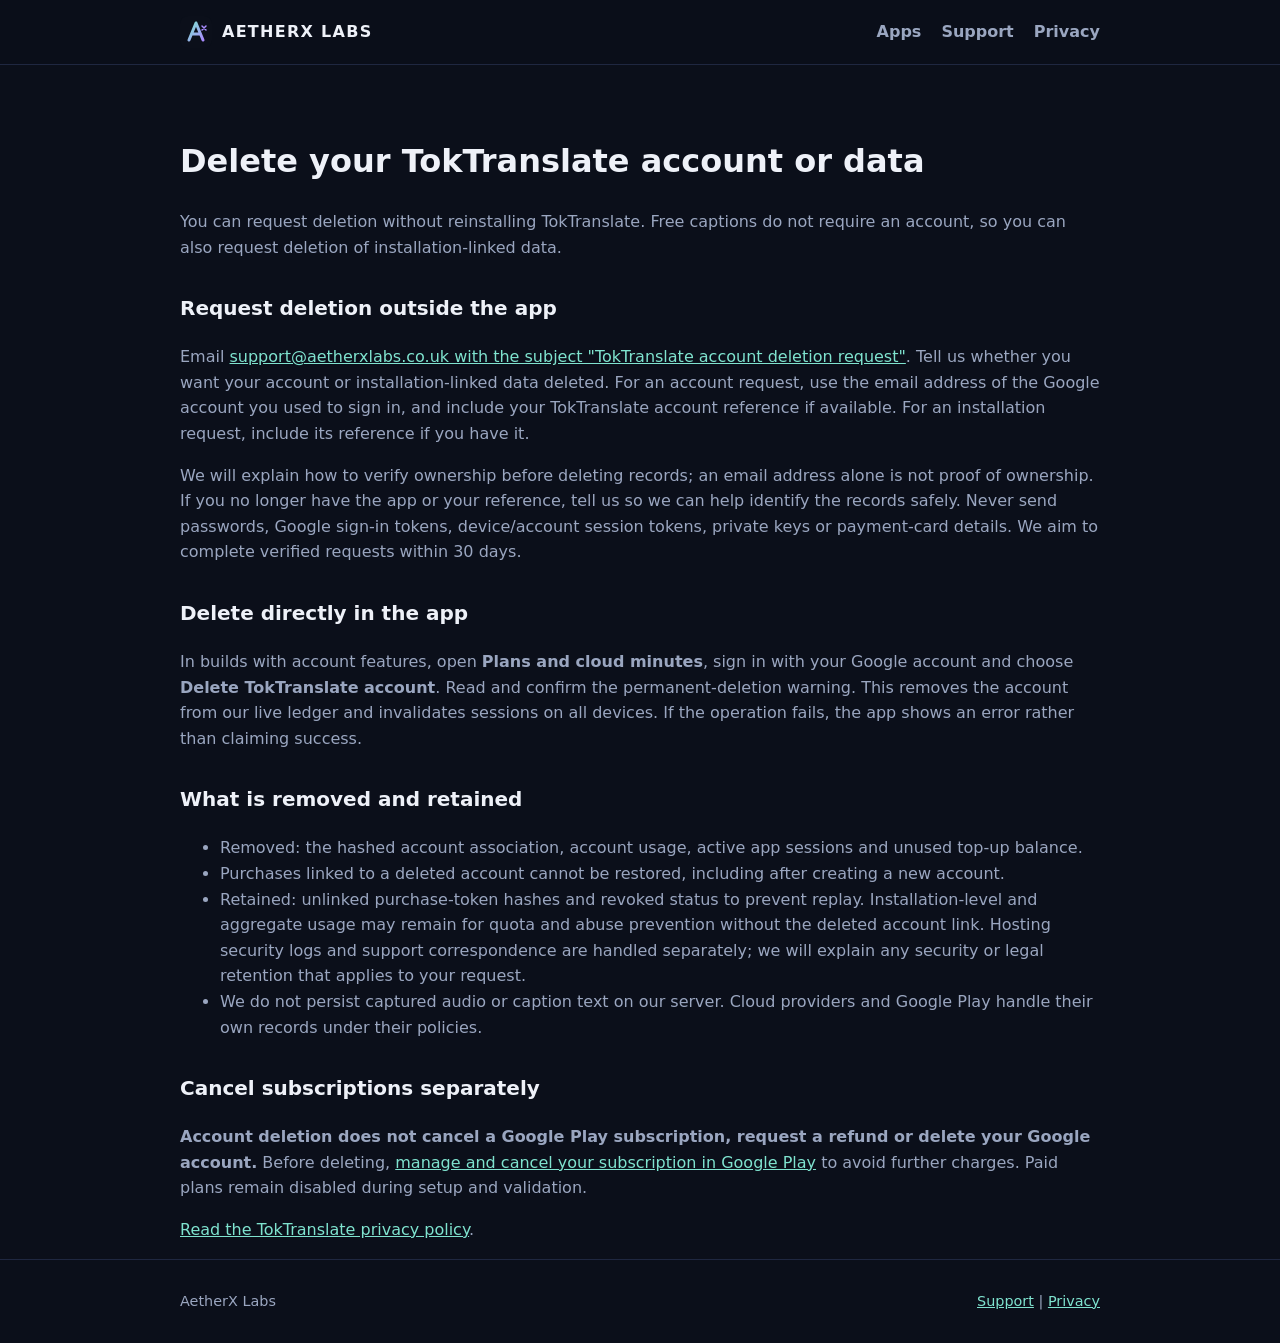
==== delete-account.html @ 0e6b6f3b "Document TokTranslate account privacy and deletion requests Co-authored-by: Copilot <223556219+Copil" ====
<!doctype html>
<html lang="en">
<head>
  <meta charset="utf-8">
  <meta name="viewport" content="width=device-width, initial-scale=1">
  <title>Delete your TokTranslate account - AetherX Labs</title>
  <link rel="icon" href="assets/logo.svg" type="image/svg+xml">
  <link rel="stylesheet" href="style.css">
</head>
<body>
  <header class="site">
    <div class="wrap">
      <a class="brand" href="index.html"><img src="assets/logo.svg" alt="">AETHERX LABS</a>
      <nav><a href="index.html#apps">Apps</a><a href="support.html">Support</a><a href="privacy.html">Privacy</a></nav>
    </div>
  </header>
  <main class="wrap legal" style="padding-top:50px">
    <h1>Delete your TokTranslate account or data</h1>
    <p>You can request deletion without reinstalling TokTranslate. Free captions do not require an account, so you can also request deletion of installation-linked data.</p>
    <h2>Request deletion outside the app</h2>
    <p>Email <a href="mailto:support@aetherxlabs.co.uk?subject=TokTranslate%20account%20deletion%20request">support@aetherxlabs.co.uk with the subject "TokTranslate account deletion request"</a>. Tell us whether you want your account or installation-linked data deleted. For an account request, use the email address of the Google account you used to sign in, and include your TokTranslate account reference if available. For an installation request, include its reference if you have it.</p>
    <p>We will explain how to verify ownership before deleting records; an email address alone is not proof of ownership. If you no longer have the app or your reference, tell us so we can help identify the records safely. Never send passwords, Google sign-in tokens, device/account session tokens, private keys or payment-card details. We aim to complete verified requests within 30 days.</p>
    <h2>Delete directly in the app</h2>
    <p>In builds with account features, open <b>Plans and cloud minutes</b>, sign in with your Google account and choose <b>Delete TokTranslate account</b>. Read and confirm the permanent-deletion warning. This removes the account from our live ledger and invalidates sessions on all devices. If the operation fails, the app shows an error rather than claiming success.</p>
    <h2>What is removed and retained</h2>
    <ul>
      <li>Removed: the hashed account association, account usage, active app sessions and unused top-up balance.</li>
      <li>Purchases linked to a deleted account cannot be restored, including after creating a new account.</li>
      <li>Retained: unlinked purchase-token hashes and revoked status to prevent replay. Installation-level and aggregate usage may remain for quota and abuse prevention without the deleted account link. Hosting security logs and support correspondence are handled separately; we will explain any security or legal retention that applies to your request.</li>
      <li>We do not persist captured audio or caption text on our server. Cloud providers and Google Play handle their own records under their policies.</li>
    </ul>
    <h2>Cancel subscriptions separately</h2>
    <p><b>Account deletion does not cancel a Google Play subscription, request a refund or delete your Google account.</b> Before deleting, <a href="https://play.google.com/store/account/subscriptions?package=com.toktranslate.app">manage and cancel your subscription in Google Play</a> to avoid further charges. Paid plans remain disabled during setup and validation.</p>
    <p><a href="privacy.html">Read the TokTranslate privacy policy</a>.</p>
  </main>
  <footer><div class="wrap"><span>AetherX Labs</span><span><a href="support.html">Support</a> | <a href="privacy.html">Privacy</a></span></div></footer>
</body>
</html>
---- style.css ----
:root {
  --bg: #0b0f1a;
  --card: #141a2b;
  --text: #eef1f8;
  --muted: #9aa6c0;
  --teal: #7fe3cf;
  --violet: #a98bff;
}
* { box-sizing: border-box; }
html { scroll-behavior: smooth; }
body {
  margin: 0;
  font-family: system-ui, -apple-system, "Segoe UI", Roboto, sans-serif;
  background: var(--bg);
  color: var(--text);
  line-height: 1.6;
}
a { color: var(--teal); }
.wrap { max-width: 960px; margin: 0 auto; padding: 0 20px; }
header.site {
  position: sticky; top: 0; z-index: 10;
  background: rgba(11, 15, 26, 0.9); backdrop-filter: blur(8px);
  border-bottom: 1px solid #1f2740;
}
header.site .wrap { display: flex; align-items: center; justify-content: space-between; height: 64px; }
.brand { display: flex; align-items: center; gap: 10px; font-weight: 800; letter-spacing: 0.08em; color: var(--text); text-decoration: none; }
.brand img { width: 32px; height: 32px; }
nav a { margin-left: 20px; color: var(--muted); text-decoration: none; font-weight: 600; }
nav a:hover { color: var(--teal); }
.hero { padding: 90px 0 60px; }
.hero h1 { font-size: clamp(2.2rem, 6vw, 3.6rem); line-height: 1.1; margin: 0 0 16px; }
.hero h1 span { background: linear-gradient(90deg, var(--teal), var(--violet)); -webkit-background-clip: text; background-clip: text; color: transparent; }
.hero p { color: var(--muted); font-size: 1.15rem; max-width: 620px; }
.btn {
  display: inline-block; padding: 12px 22px; border-radius: 999px; font-weight: 700; text-decoration: none;
  background: var(--teal); color: #07231d; margin: 8px 10px 0 0;
}
.btn.ghost { background: transparent; color: var(--teal); border: 1.5px solid var(--teal); }
section { padding: 50px 0; }
h2 { font-size: 1.7rem; margin: 0 0 20px; }
.grid { display: grid; gap: 18px; grid-template-columns: repeat(auto-fit, minmax(260px, 1fr)); }
.card { background: var(--card); border-radius: 18px; padding: 24px; border: 1px solid #1f2740; }
.card h3 { margin-top: 0; color: var(--teal); }
.tag { display: inline-block; font-size: 0.75rem; font-weight: 700; padding: 3px 10px; border-radius: 999px; background: #22294a; color: var(--violet); margin-bottom: 10px; }
details { background: var(--card); border-radius: 14px; padding: 14px 18px; margin-bottom: 10px; border: 1px solid #1f2740; }
summary { cursor: pointer; font-weight: 700; }
details p { color: var(--muted); margin-bottom: 0; }
footer { border-top: 1px solid #1f2740; padding: 30px 0; color: var(--muted); font-size: 0.9rem; }
footer .wrap { display: flex; flex-wrap: wrap; gap: 12px; justify-content: space-between; }
.ad-slot { display: none; margin: 30px auto; min-height: 90px; text-align: center; }
.ad-slot.on { display: block; }
.ad-label { display: block; font-size: 0.7rem; color: var(--muted); margin-bottom: 4px; }
.legal h2 { margin-top: 32px; font-size: 1.25rem; }
.legal p, .legal li { color: var(--muted); }
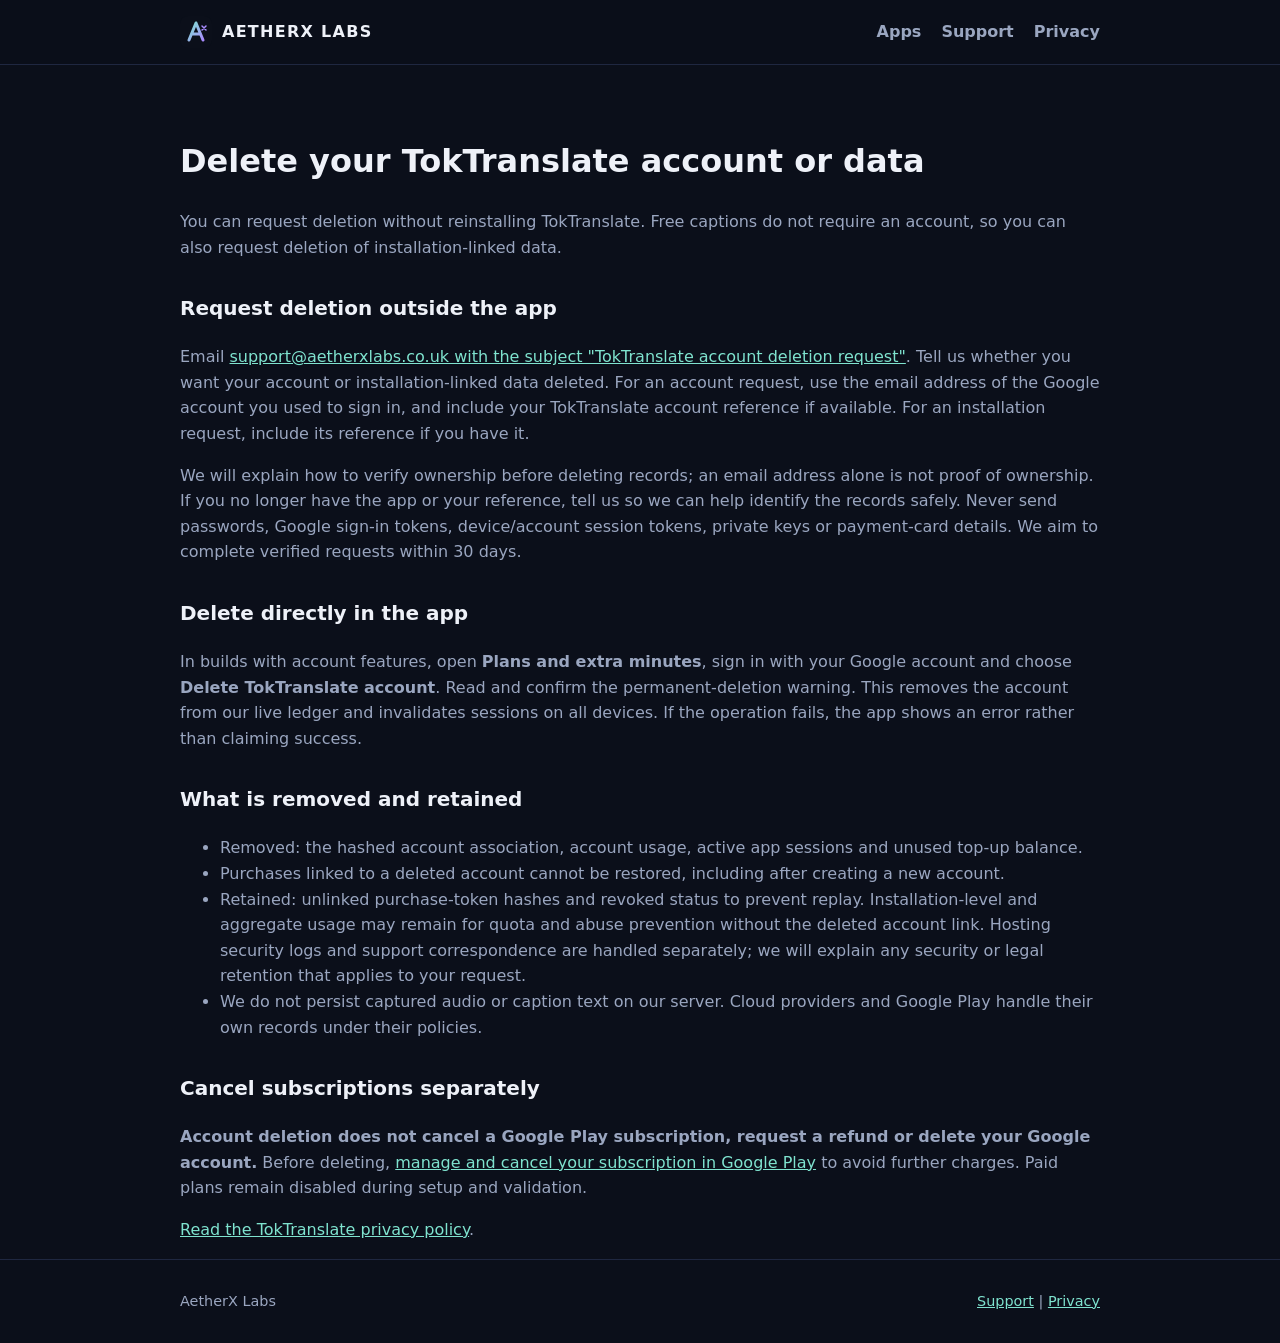
==== commit 620e9e49: "Match account deletion instructions to app labels Co-authored-by: Copilot <223556219+Copilot@users.n" ====
--- a/delete-account.html
+++ b/delete-account.html
@@ -21,7 +21,7 @@
     <p>Email <a href="mailto:support@aetherxlabs.co.uk?subject=TokTranslate%20account%20deletion%20request">support@aetherxlabs.co.uk with the subject "TokTranslate account deletion request"</a>. Tell us whether you want your account or installation-linked data deleted. For an account request, use the email address of the Google account you used to sign in, and include your TokTranslate account reference if available. For an installation request, include its reference if you have it.</p>
     <p>We will explain how to verify ownership before deleting records; an email address alone is not proof of ownership. If you no longer have the app or your reference, tell us so we can help identify the records safely. Never send passwords, Google sign-in tokens, device/account session tokens, private keys or payment-card details. We aim to complete verified requests within 30 days.</p>
     <h2>Delete directly in the app</h2>
-    <p>In builds with account features, open <b>Plans and cloud minutes</b>, sign in with your Google account and choose <b>Delete TokTranslate account</b>. Read and confirm the permanent-deletion warning. This removes the account from our live ledger and invalidates sessions on all devices. If the operation fails, the app shows an error rather than claiming success.</p>
+    <p>In builds with account features, open <b>Plans and extra minutes</b>, sign in with your Google account and choose <b>Delete TokTranslate account</b>. Read and confirm the permanent-deletion warning. This removes the account from our live ledger and invalidates sessions on all devices. If the operation fails, the app shows an error rather than claiming success.</p>
     <h2>What is removed and retained</h2>
     <ul>
       <li>Removed: the hashed account association, account usage, active app sessions and unused top-up balance.</li>
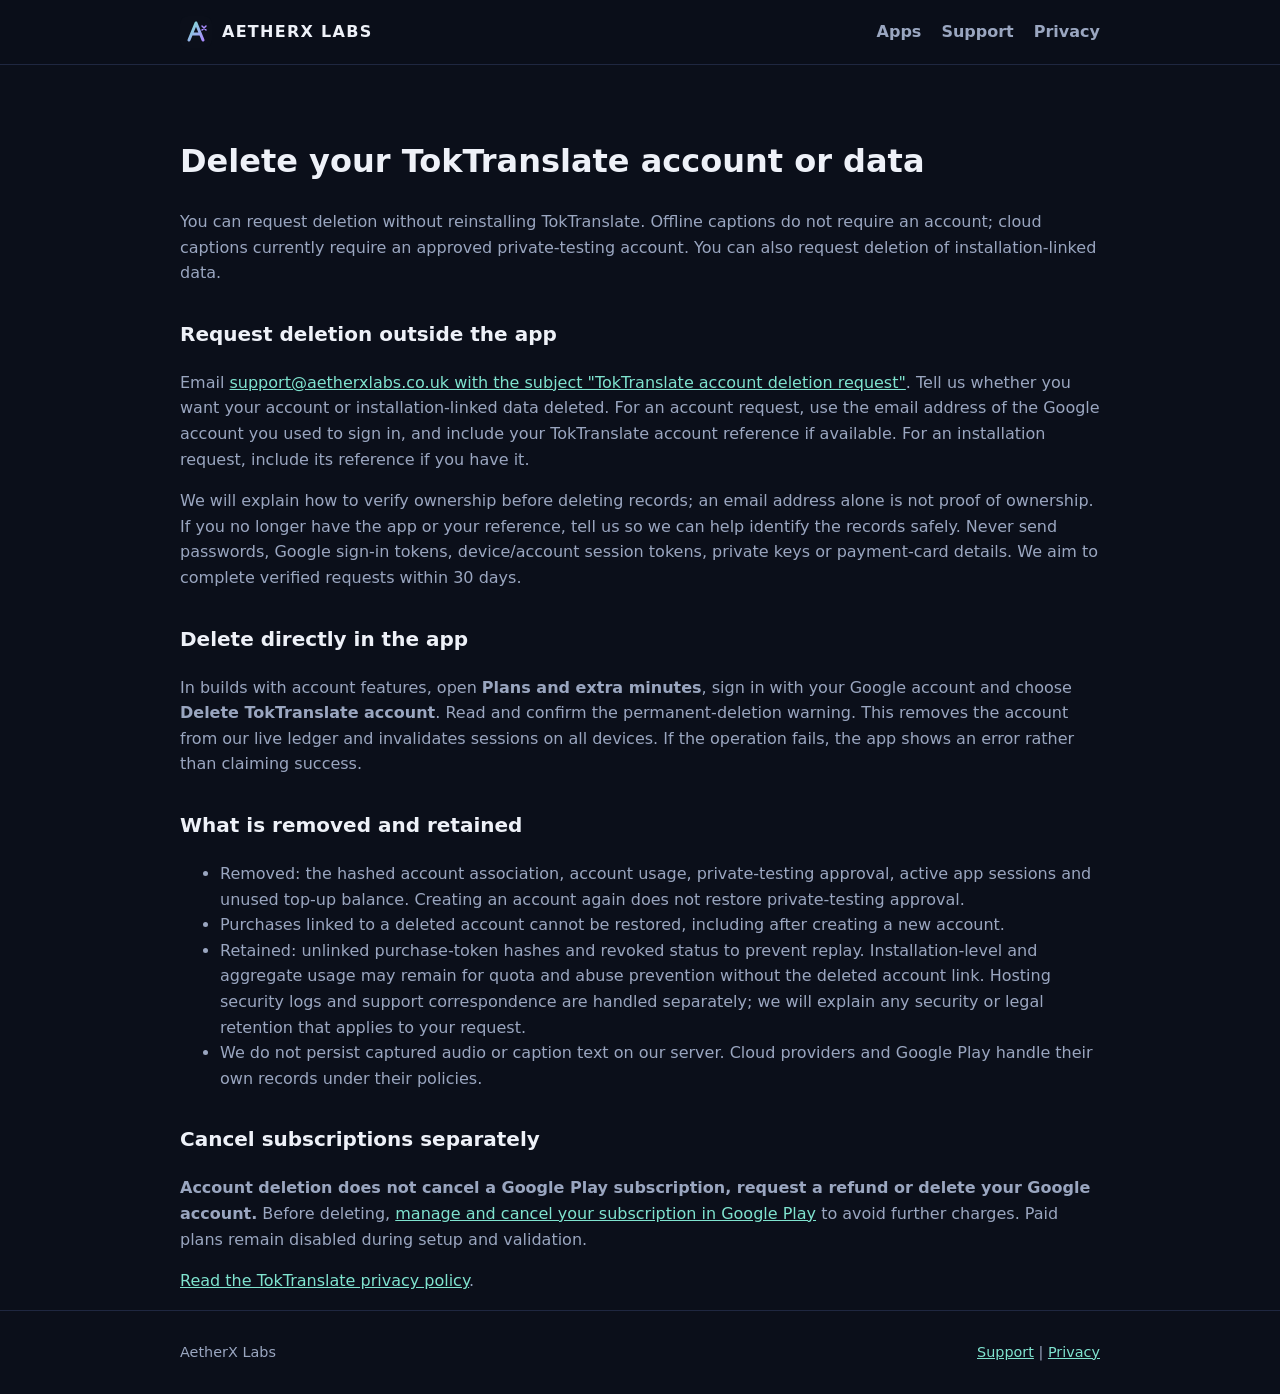
==== commit 3f1845d8: "Explain private cloud tester access and public launch hold Co-authored-by: Copilot <223556219+Copilo" ====
--- a/delete-account.html
+++ b/delete-account.html
@@ -16,7 +16,7 @@
   </header>
   <main class="wrap legal" style="padding-top:50px">
     <h1>Delete your TokTranslate account or data</h1>
-    <p>You can request deletion without reinstalling TokTranslate. Free captions do not require an account, so you can also request deletion of installation-linked data.</p>
+    <p>You can request deletion without reinstalling TokTranslate. Offline captions do not require an account; cloud captions currently require an approved private-testing account. You can also request deletion of installation-linked data.</p>
     <h2>Request deletion outside the app</h2>
     <p>Email <a href="mailto:support@aetherxlabs.co.uk?subject=TokTranslate%20account%20deletion%20request">support@aetherxlabs.co.uk with the subject "TokTranslate account deletion request"</a>. Tell us whether you want your account or installation-linked data deleted. For an account request, use the email address of the Google account you used to sign in, and include your TokTranslate account reference if available. For an installation request, include its reference if you have it.</p>
     <p>We will explain how to verify ownership before deleting records; an email address alone is not proof of ownership. If you no longer have the app or your reference, tell us so we can help identify the records safely. Never send passwords, Google sign-in tokens, device/account session tokens, private keys or payment-card details. We aim to complete verified requests within 30 days.</p>
@@ -24,7 +24,7 @@
     <p>In builds with account features, open <b>Plans and extra minutes</b>, sign in with your Google account and choose <b>Delete TokTranslate account</b>. Read and confirm the permanent-deletion warning. This removes the account from our live ledger and invalidates sessions on all devices. If the operation fails, the app shows an error rather than claiming success.</p>
     <h2>What is removed and retained</h2>
     <ul>
-      <li>Removed: the hashed account association, account usage, active app sessions and unused top-up balance.</li>
+      <li>Removed: the hashed account association, account usage, private-testing approval, active app sessions and unused top-up balance. Creating an account again does not restore private-testing approval.</li>
       <li>Purchases linked to a deleted account cannot be restored, including after creating a new account.</li>
       <li>Retained: unlinked purchase-token hashes and revoked status to prevent replay. Installation-level and aggregate usage may remain for quota and abuse prevention without the deleted account link. Hosting security logs and support correspondence are handled separately; we will explain any security or legal retention that applies to your request.</li>
       <li>We do not persist captured audio or caption text on our server. Cloud providers and Google Play handle their own records under their policies.</li>
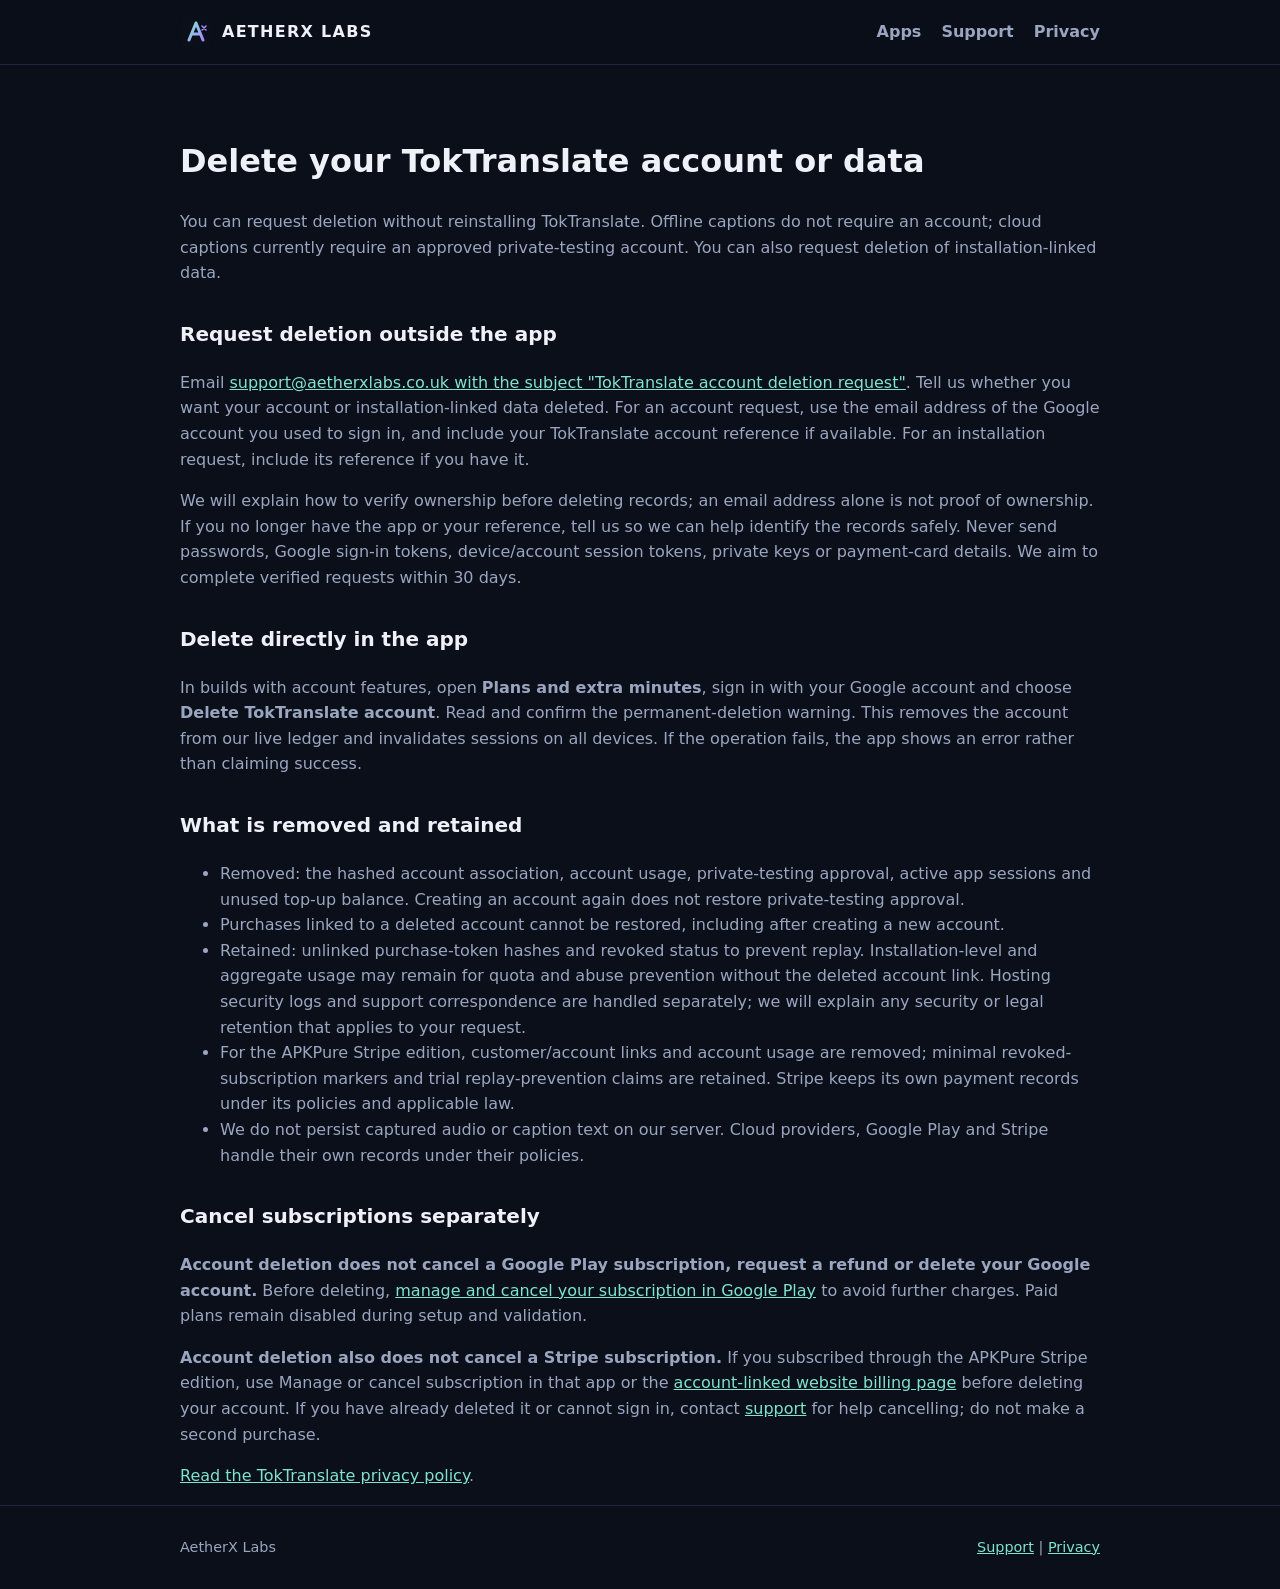
==== commit 6a0cb521: "Publish approved TokTranslate terms and Stripe privacy disclosures Add account-linked billing inform" ====
--- a/delete-account.html
+++ b/delete-account.html
@@ -27,10 +27,12 @@
       <li>Removed: the hashed account association, account usage, private-testing approval, active app sessions and unused top-up balance. Creating an account again does not restore private-testing approval.</li>
       <li>Purchases linked to a deleted account cannot be restored, including after creating a new account.</li>
       <li>Retained: unlinked purchase-token hashes and revoked status to prevent replay. Installation-level and aggregate usage may remain for quota and abuse prevention without the deleted account link. Hosting security logs and support correspondence are handled separately; we will explain any security or legal retention that applies to your request.</li>
-      <li>We do not persist captured audio or caption text on our server. Cloud providers and Google Play handle their own records under their policies.</li>
+      <li>For the APKPure Stripe edition, customer/account links and account usage are removed; minimal revoked-subscription markers and trial replay-prevention claims are retained. Stripe keeps its own payment records under its policies and applicable law.</li>
+      <li>We do not persist captured audio or caption text on our server. Cloud providers, Google Play and Stripe handle their own records under their policies.</li>
     </ul>
     <h2>Cancel subscriptions separately</h2>
     <p><b>Account deletion does not cancel a Google Play subscription, request a refund or delete your Google account.</b> Before deleting, <a href="https://play.google.com/store/account/subscriptions?package=com.toktranslate.app">manage and cancel your subscription in Google Play</a> to avoid further charges. Paid plans remain disabled during setup and validation.</p>
+    <p><b>Account deletion also does not cancel a Stripe subscription.</b> If you subscribed through the APKPure Stripe edition, use Manage or cancel subscription in that app or the <a href="payments.html">account-linked website billing page</a> before deleting your account. If you have already deleted it or cannot sign in, contact <a href="mailto:support@aetherxlabs.co.uk?subject=TokTranslate%20subscription%20cancellation">support</a> for help cancelling; do not make a second purchase.</p>
     <p><a href="privacy.html">Read the TokTranslate privacy policy</a>.</p>
   </main>
   <footer><div class="wrap"><span>AetherX Labs</span><span><a href="support.html">Support</a> | <a href="privacy.html">Privacy</a></span></div></footer>
--- a/style.css
+++ b/style.css
@@ -52,3 +52,6 @@
 .ad-label { display: block; font-size: 0.7rem; color: var(--muted); margin-bottom: 4px; }
 .legal h2 { margin-top: 32px; font-size: 1.25rem; }
 .legal p, .legal li { color: var(--muted); }
+.plan-price { color: #f5d38a !important; font-size: 1.2rem; font-weight: 700; }
+.btn[aria-disabled="true"] { opacity: .6; cursor: not-allowed; }
+a:focus-visible { outline: 3px solid var(--text); outline-offset: 4px; }
